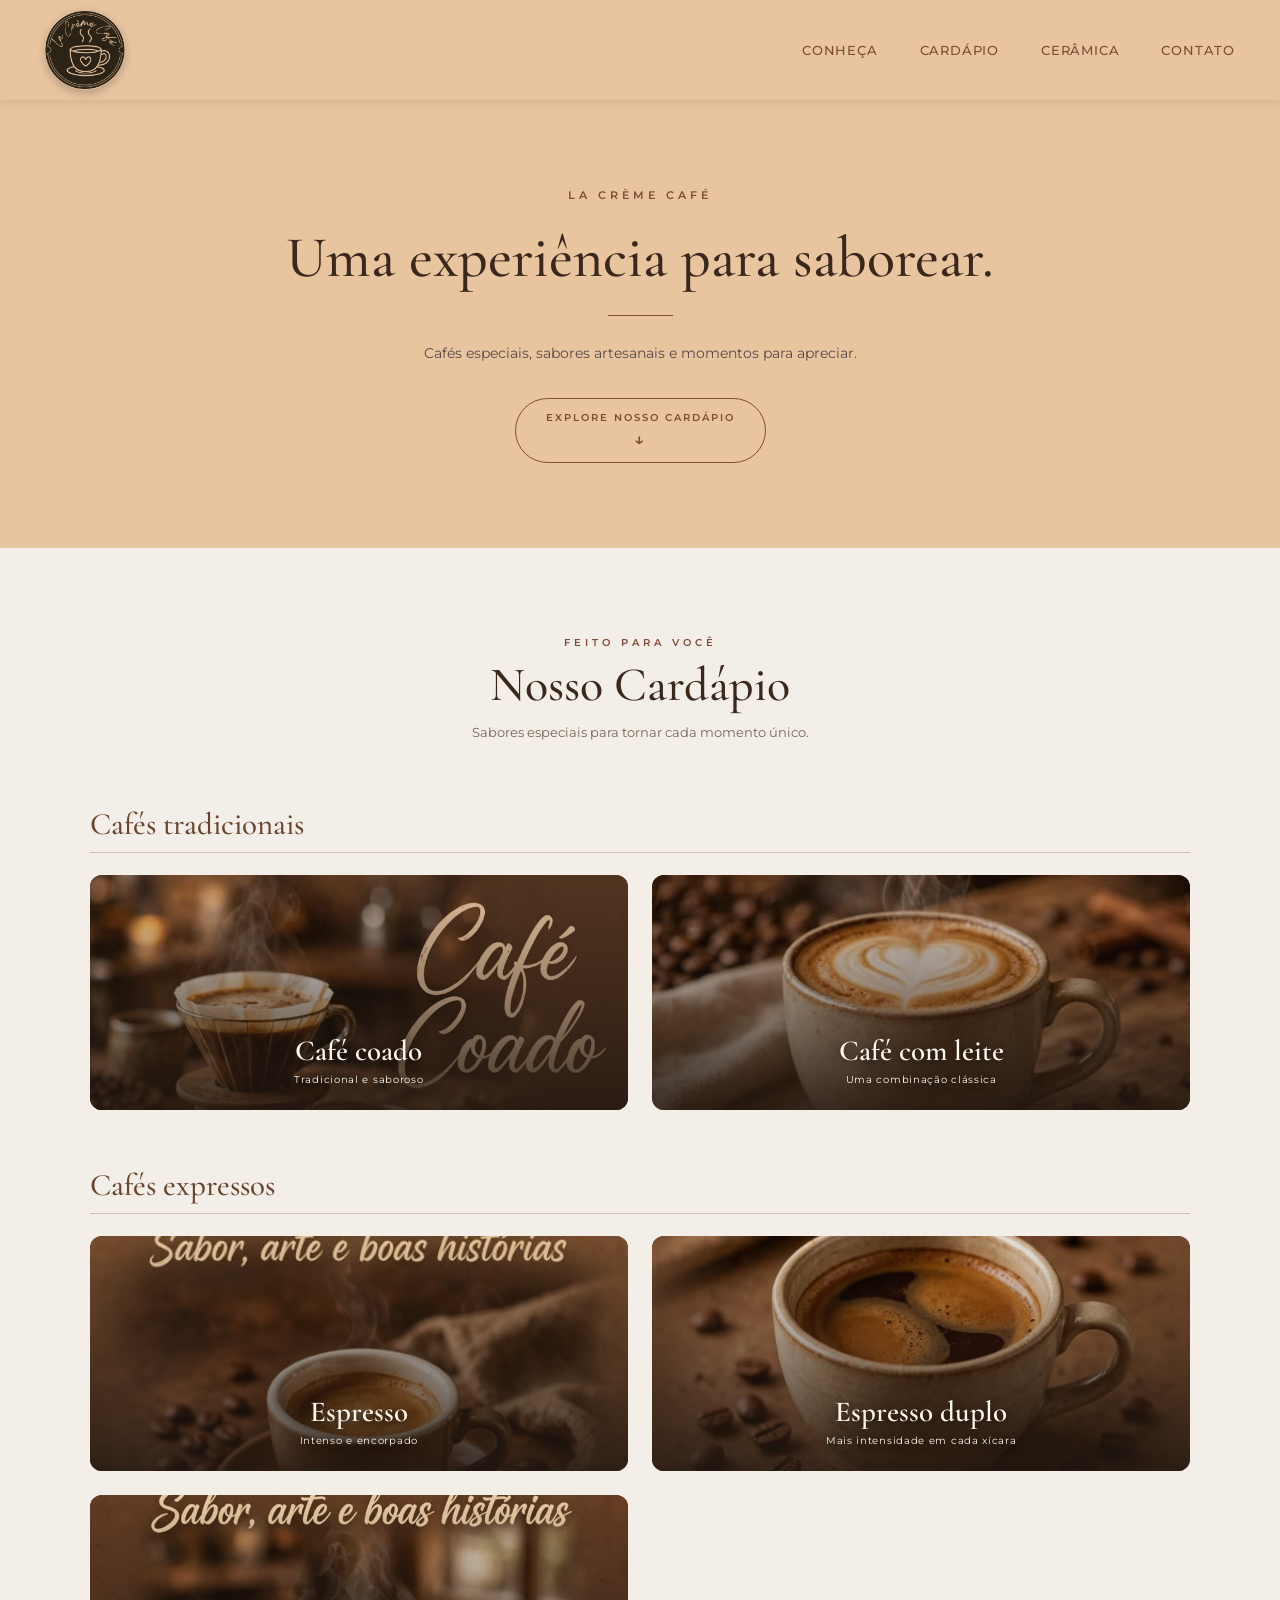
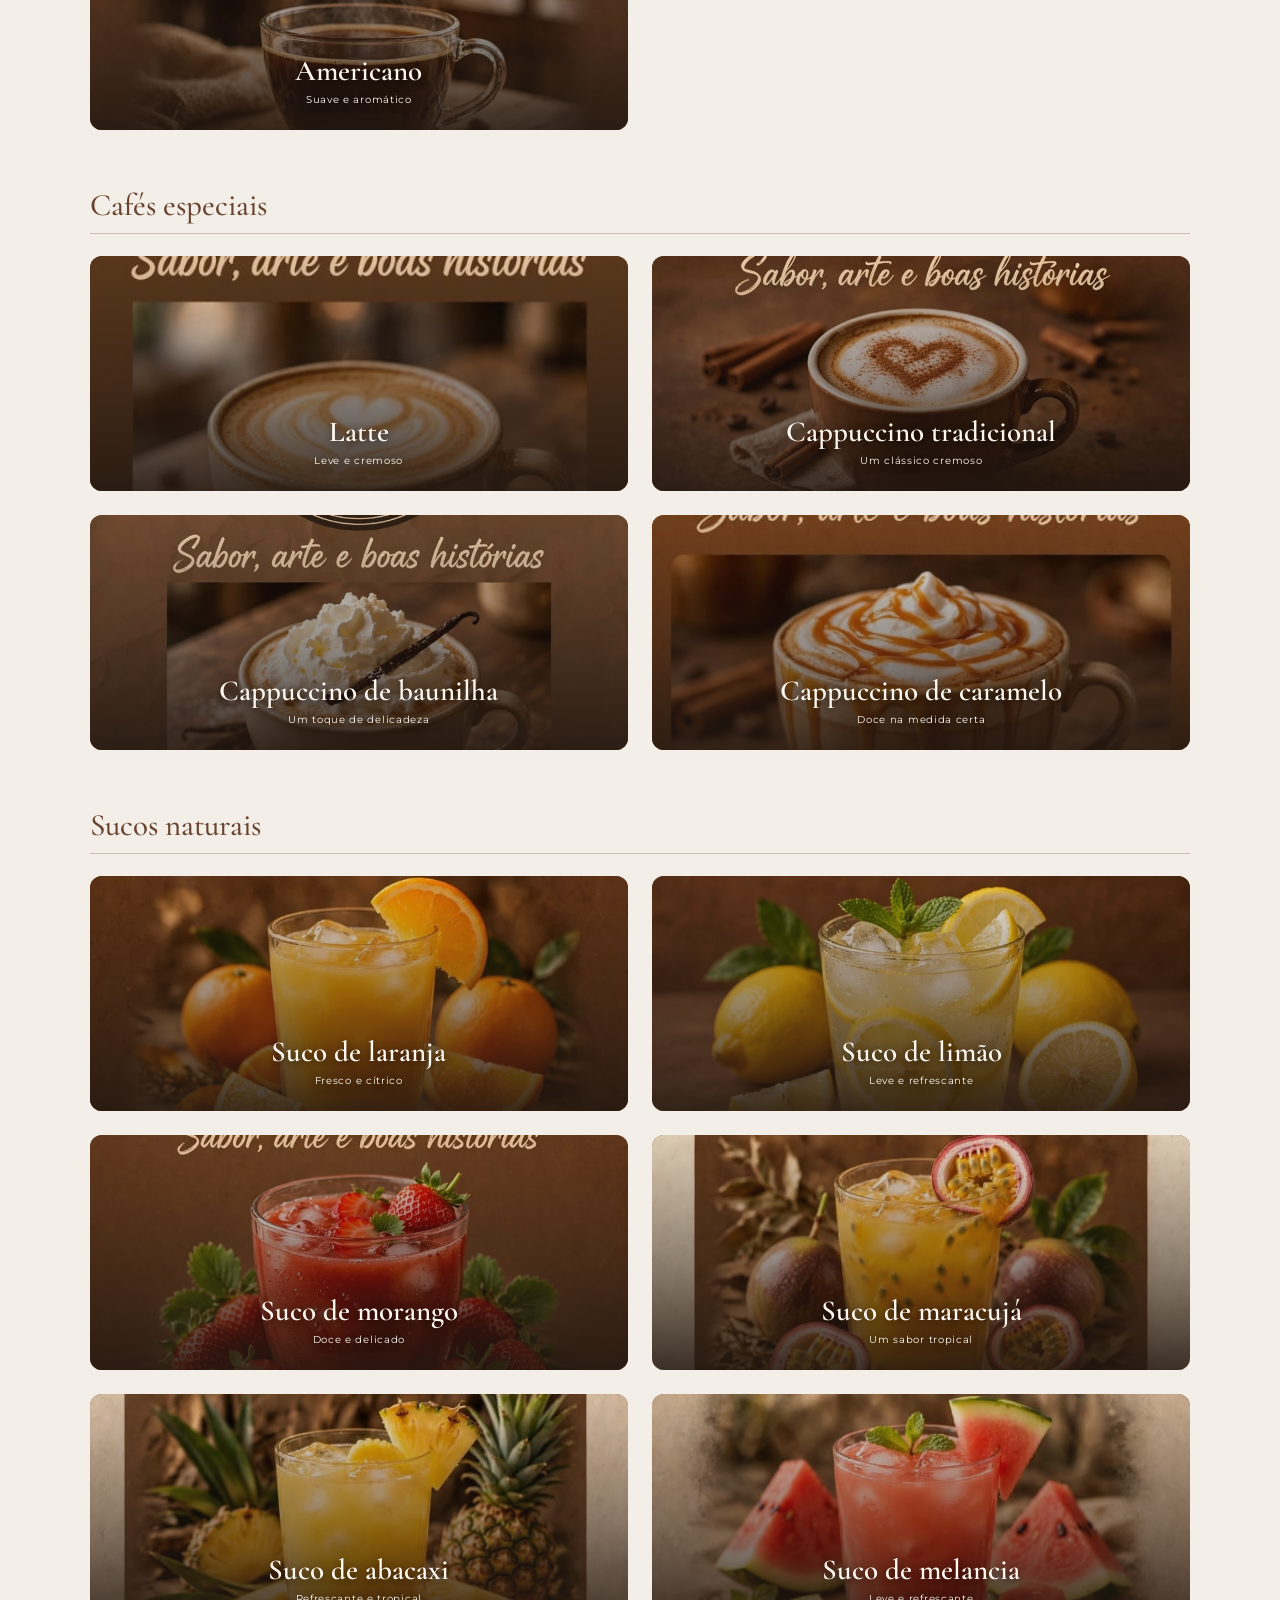
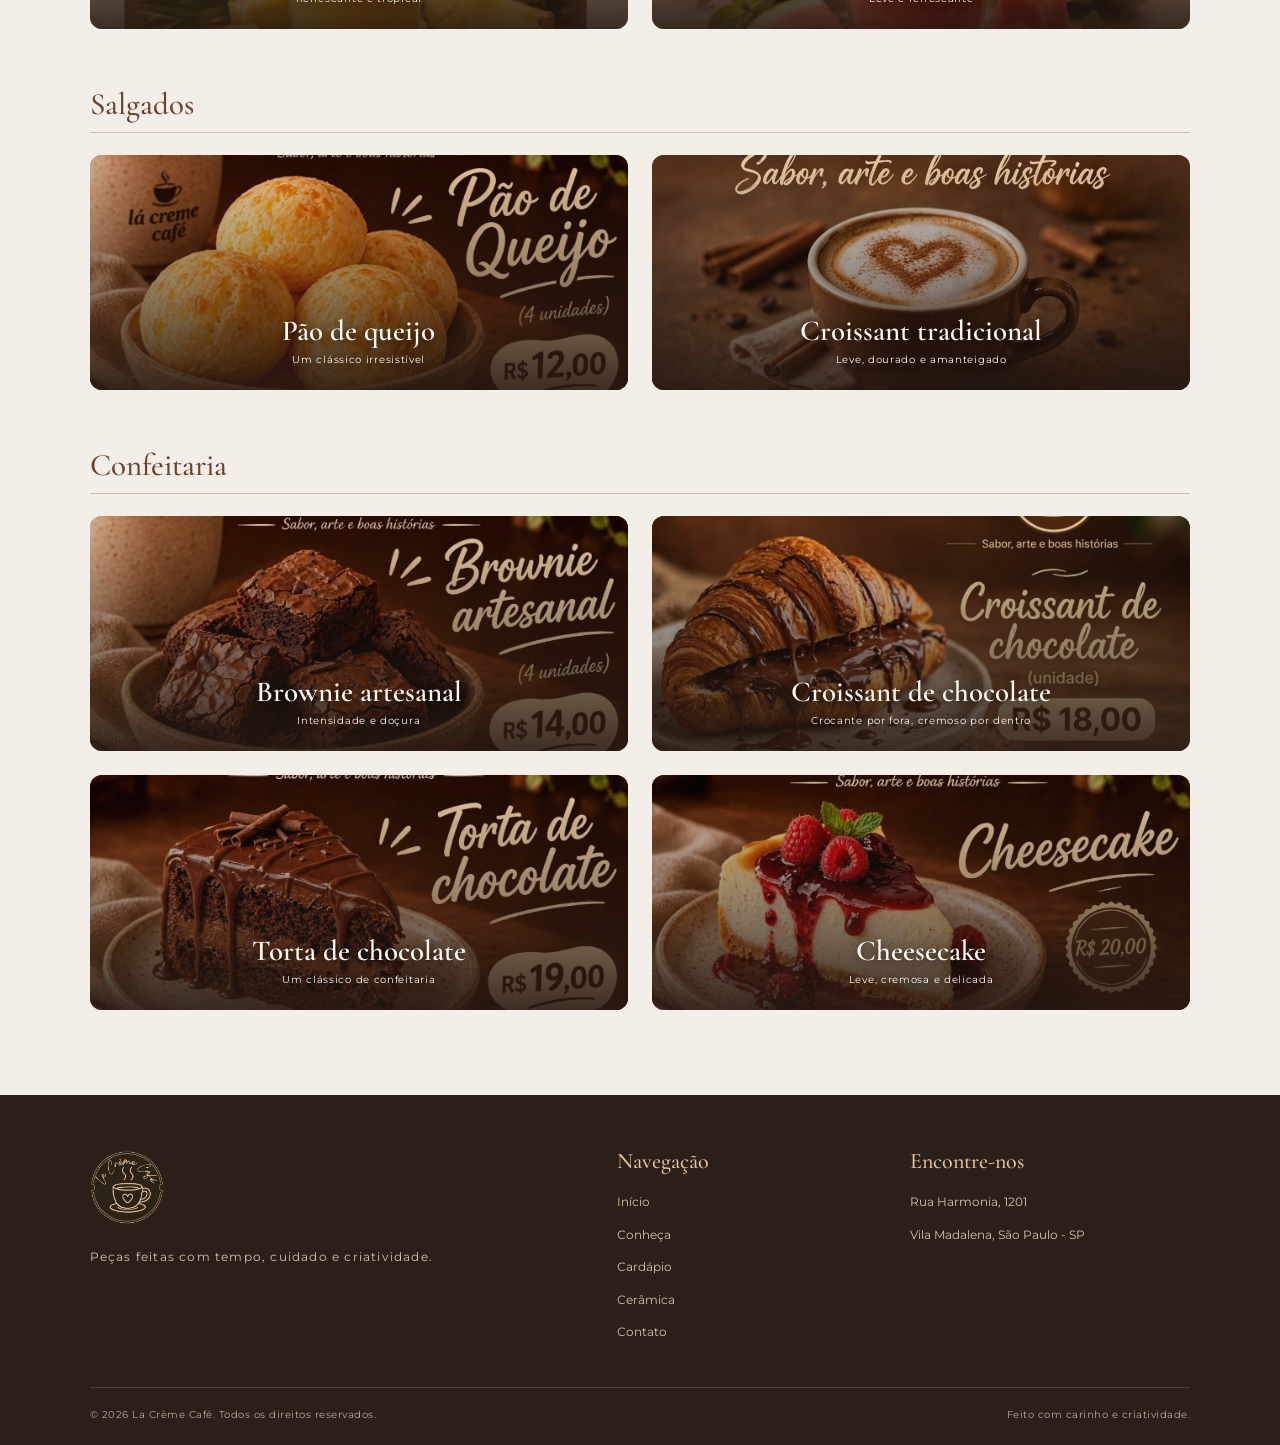
==== cardapio.html @ a3b91e0b "Site finalizado" ====
<!DOCTYPE html>
<html lang="pt-BR">

<head>
    <meta charset="UTF-8">
    <meta name="viewport" content="width=device-width, initial-scale=1.0">
    <meta name="description"
        content="Conheça o cardápio da La Crème Café: cafés especiais, sucos, salgados e sobremesas artesanais.">

    <title>Cardápio | La Crème Café</title>

    <link rel="stylesheet" href="reset.css">
    <link rel="stylesheet" href="menu.css">
    <link rel="stylesheet" href="cardapio.css">

    <link rel="preconnect" href="https://fonts.googleapis.com">
    <link rel="preconnect" href="https://fonts.gstatic.com" crossorigin>

    <link
        href="https://fonts.googleapis.com/css2?family=Cormorant+Garamond:wght@400;500;600;700&family=Montserrat:wght@300;400;500;600;700&display=swap"
        rel="stylesheet">

    <script src="js/script.js" defer></script>
</head>

<body>

    <!-- MENU GLOBAL -->
    <header>
        <div class="caixa">

            <a href="home.html" aria-label="Página inicial">
                <img src="./img/La Crème Café.png" alt="La Crème Café" class="logo-img">
            </a>

            <nav aria-label="Navegação principal">
                <ul>
                    <li><a href="conheca.html">Conheça</a></li>
                    <li><a href="cardapio.html">Cardápio</a></li>
                    <li><a href="ceramica.html">Cerâmica</a></li>
                    <li><a href="contatos.html">Contato</a></li>
                </ul>
            </nav>

        </div>
    </header>

    <main class="cardapio-container">

        <!-- APRESENTAÇÃO -->
        <section class="inicio-cardapio">

            <span class="subtitulo">LA CRÈME CAFÉ</span>

            <h1>Uma experiência para saborear.</h1>

            <div class="linha-decorativa"></div>

            <p>
                Cafés especiais, sabores artesanais e momentos
                para apreciar.
            </p>

            <a href="#cardapio" class="explore">
                EXPLORE NOSSO CARDÁPIO
                <span class="seta">↓</span>
            </a>

        </section>


        <!-- CARDÁPIO -->
        <section class="cafes" id="cardapio">

            <div class="titulo-categoria">

                <span>FEITO PARA VOCÊ</span>

                <h2>Nosso Cardápio</h2>

                <p>
                    Sabores especiais para tornar cada momento único.
                </p>

            </div>


            <!-- CAFÉS TRADICIONAIS -->
            <section class="grupo-cafes">

                <h3>Cafés tradicionais</h3>

                <div class="lista-cafes">

                    <article class="flip-card" tabindex="0" role="button" aria-pressed="false"
                        aria-label="Café coado. Ver descrição e preço.">

                        <div class="flip-inner">

                            <div class="frente">
                                <img src="./img/cafe coado.jpeg" alt="Café coado" class="imagem-produto">

                                <h4>Café coado</h4>
                                <span>Tradicional e saboroso</span>
                            </div>

                            <div class="verso">
                                <h4>Café coado</h4>
                                <p>Café preparado de maneira tradicional, preservando seu aroma e sabor.</p>
                                <span class="preco">Consulte o valor</span>
                            </div>

                        </div>
                    </article>


                    <article class="flip-card" tabindex="0" role="button" aria-pressed="false"
                        aria-label="Café com leite. Ver descrição e preço.">

                        <div class="flip-inner">

                            <div class="frente">
                                <img src="./img/cafe com leite.jpeg" alt="Café com leite" class="imagem-produto">

                                <h4>Café com leite</h4>
                                <span>Uma combinação clássica</span>
                            </div>

                            <div class="verso">
                                <h4>Café com leite</h4>
                                <p>A combinação equilibrada de café com leite, perfeita para qualquer momento.</p>
                                <span class="preco">Consulte o valor</span>
                            </div>

                        </div>
                    </article>

                </div>
            </section>


            <!-- CAFÉS EXPRESSOS -->
            <section class="grupo-cafes">

                <h3>Cafés expressos</h3>

                <div class="lista-cafes">

                    <article class="flip-card" tabindex="0" role="button" aria-pressed="false"
                        aria-label="Espresso. Ver descrição e preço.">

                        <div class="flip-inner">

                            <div class="frente">
                                <img src="./img/Expresso.jpeg" alt="Espresso" class="imagem-produto">

                                <h4>Espresso</h4>
                                <span>Intenso e encorpado</span>
                            </div>

                            <div class="verso">
                                <h4>Espresso</h4>
                                <p>Café concentrado, com aroma marcante e sabor intenso.</p>
                                <span class="preco">Consulte o valor</span>
                            </div>

                        </div>
                    </article>


                    <article class="flip-card" tabindex="0" role="button" aria-pressed="false"
                        aria-label="Espresso duplo. Ver descrição e preço.">

                        <div class="flip-inner">

                            <div class="frente">
                                <img src="./img/expresso duplo.jpeg" alt="Espresso duplo" class="imagem-produto">

                                <h4>Espresso duplo</h4>
                                <span>Mais intensidade em cada xícara</span>
                            </div>

                            <div class="verso">
                                <h4>Espresso duplo</h4>
                                <p>Uma dose dupla de café espresso para quem aprecia intensidade.</p>
                                <span class="preco">Consulte o valor</span>
                            </div>

                        </div>
                    </article>


                    <article class="flip-card" tabindex="0" role="button" aria-pressed="false"
                        aria-label="Americano. Ver descrição e preço.">

                        <div class="flip-inner">

                            <div class="frente">
                                <img src="./img/americano.jpeg" alt="Café americano" class="imagem-produto">

                                <h4>Americano</h4>
                                <span>Suave e aromático</span>
                            </div>

                            <div class="verso">
                                <h4>Americano</h4>
                                <p>Café espresso combinado com água quente, resultando em uma bebida mais suave.</p>
                                <span class="preco">Consulte o valor</span>
                            </div>

                        </div>
                    </article>

                </div>
            </section>


            <!-- CAFÉS ESPECIAIS -->
            <section class="grupo-cafes">

                <h3>Cafés especiais</h3>

                <div class="lista-cafes">

                    <article class="flip-card" tabindex="0" role="button" aria-pressed="false"
                        aria-label="Latte. Ver descrição e preço.">

                        <div class="flip-inner">

                            <div class="frente">
                                <img src="./img/latte.jpeg" alt="Café latte" class="imagem-produto">

                                <h4>Latte</h4>
                                <span>Leve e cremoso</span>
                            </div>

                            <div class="verso">
                                <h4>Latte</h4>
                                <p>Espresso combinado com leite vaporizado, com textura cremosa.</p>
                                <span class="preco">Consulte o valor</span>
                            </div>

                        </div>
                    </article>


                    <article class="flip-card" tabindex="0" role="button" aria-pressed="false"
                        aria-label="Cappuccino tradicional. Ver descrição e preço.">

                        <div class="flip-inner">

                            <div class="frente">
                                <img src="./img/cappuccino tradi.jpeg" alt="Cappuccino tradicional"
                                    class="imagem-produto">

                                <h4>Cappuccino tradicional</h4>
                                <span>Um clássico cremoso</span>
                            </div>

                            <div class="verso">
                                <h4>Cappuccino tradicional</h4>
                                <p>Café espresso, leite vaporizado e espuma cremosa.</p>
                                <span class="preco">Consulte o valor</span>
                            </div>

                        </div>
                    </article>


                    <article class="flip-card" tabindex="0" role="button" aria-pressed="false"
                        aria-label="Cappuccino de baunilha. Ver descrição e preço.">

                        <div class="flip-inner">

                            <div class="frente">
                                <img src="./img/cappuccino de baunilha.jpeg" alt="Cappuccino de baunilha"
                                    class="imagem-produto">

                                <h4>Cappuccino de baunilha</h4>
                                <span>Um toque de delicadeza</span>
                            </div>

                            <div class="verso">
                                <h4>Cappuccino de baunilha</h4>
                                <p>Cappuccino cremoso com um delicado toque de baunilha.</p>
                                <span class="preco">Consulte o valor</span>
                            </div>

                        </div>
                    </article>


                    <article class="flip-card" tabindex="0" role="button" aria-pressed="false"
                        aria-label="Cappuccino de caramelo. Ver descrição e preço.">

                        <div class="flip-inner">

                            <div class="frente">
                                <img src="./img/Cappuccino de Caramelo.jpeg" alt="Cappuccino de caramelo"
                                    class="imagem-produto">

                                <h4>Cappuccino de caramelo</h4>
                                <span>Doce na medida certa</span>
                            </div>

                            <div class="verso">
                                <h4>Cappuccino de caramelo</h4>
                                <p>Cappuccino especial com sabor suave de caramelo.</p>
                                <span class="preco">Consulte o valor</span>
                            </div>

                        </div>
                    </article>

                </div>
            </section>


            <!-- SUCOS NATURAIS -->
            <section class="grupo-sucos">

                <h3>Sucos naturais</h3>

                <div class="lista-sucos">

                    <article class="flip-card" tabindex="0" role="button" aria-pressed="false">

                        <div class="flip-inner">

                            <div class="frente">
                                <img src="./img/suco de laranja.jpeg" alt="Suco de laranja" class="imagem-produto">

                                <h4>Suco de laranja</h4>
                                <span>Fresco e cítrico</span>
                            </div>

                            <div class="verso">
                                <h4>Suco de laranja</h4>
                                <p>Suco de laranja com sabor natural e refrescante.</p>
                                <span class="preco">Consulte o valor</span>
                            </div>

                        </div>
                    </article>


                    <article class="flip-card" tabindex="0" role="button" aria-pressed="false">

                        <div class="flip-inner">

                            <div class="frente">
                                <img src="./img/suco limao.jpeg" alt="Suco de limão" class="imagem-produto">

                                <h4>Suco de limão</h4>
                                <span>Leve e refrescante</span>
                            </div>

                            <div class="verso">
                                <h4>Suco de limão</h4>
                                <p>Uma bebida cítrica e refrescante para o seu dia.</p>
                                <span class="preco">Consulte o valor</span>
                            </div>

                        </div>
                    </article>


                    <article class="flip-card" tabindex="0" role="button" aria-pressed="false">

                        <div class="flip-inner">

                            <div class="frente">
                                <img src="./img/suco de morango.jpeg" alt="Suco de morango" class="imagem-produto">

                                <h4>Suco de morango</h4>
                                <span>Doce e delicado</span>
                            </div>

                            <div class="verso">
                                <h4>Suco de morango</h4>
                                <p>Suco com o sabor delicado e adocicado do morango.</p>
                                <span class="preco">Consulte o valor</span>
                            </div>

                        </div>
                    </article>


                    <article class="flip-card" tabindex="0" role="button" aria-pressed="false">

                        <div class="flip-inner">

                            <div class="frente">
                                <img src="./img/suco de maracuja.jpeg" alt="Suco de maracujá" class="imagem-produto">

                                <h4>Suco de maracujá</h4>
                                <span>Um sabor tropical</span>
                            </div>

                            <div class="verso">
                                <h4>Suco de maracujá</h4>
                                <p>Uma opção tropical com sabor marcante.</p>
                                <span class="preco">Consulte o valor</span>
                            </div>

                        </div>
                    </article>


                    <article class="flip-card" tabindex="0" role="button" aria-pressed="false">

                        <div class="flip-inner">

                            <div class="frente">
                                <img src="./img/suco de abacaxi.jpeg" alt="Suco de abacaxi" class="imagem-produto">

                                <h4>Suco de abacaxi</h4>
                                <span>Refrescante e tropical</span>
                            </div>

                            <div class="verso">
                                <h4>Suco de abacaxi</h4>
                                <p>Suco tropical com sabor leve e refrescante.</p>
                                <span class="preco">Consulte o valor</span>
                            </div>

                        </div>
                    </article>


                    <article class="flip-card" tabindex="0" role="button" aria-pressed="false">

                        <div class="flip-inner">

                            <div class="frente">
                                <img src="./img/suco de melancia.jpeg" alt="Suco de melancia" class="imagem-produto">

                                <h4>Suco de melancia</h4>
                                <span>Leve e refrescante</span>
                            </div>

                            <div class="verso">
                                <h4>Suco de melancia</h4>
                                <p>Uma bebida leve, suave e refrescante.</p>
                                <span class="preco">Consulte o valor</span>
                            </div>

                        </div>
                    </article>

                </div>
            </section>


            <!-- SALGADOS -->
            <section class="grupo-salgados">

                <h3>Salgados</h3>

                <div class="lista-salgados">

                    <article class="flip-card" tabindex="0" role="button" aria-pressed="false">

                        <div class="flip-inner">

                            <div class="frente">
                                <img src="./img/pao de queijo.jpeg" alt="Pão de queijo" class="imagem-produto">

                                <h4>Pão de queijo</h4>
                                <span>Um clássico irresistível</span>
                            </div>

                            <div class="verso">
                                <h4>Pão de queijo</h4>
                                <p>Tradicional pão de queijo, perfeito para acompanhar seu café.</p>
                                <span class="preco">R$ 12,00</span>
                            </div>

                        </div>
                    </article>


                    <article class="flip-card" tabindex="0" role="button" aria-pressed="false">

                        <div class="flip-inner">

                            <div class="frente">
                                <img src="./img/cappuccino tradi.jpeg" alt="Croissant tradicional"
                                    class="imagem-produto">

                                <h4>Croissant tradicional</h4>
                                <span>Leve, dourado e amanteigado</span>
                            </div>

                            <div class="verso">
                                <h4>Croissant tradicional</h4>
                                <p>Massa folhada, leve e delicadamente dourada.</p>
                                <span class="preco">R$ 16,00</span>
                            </div>

                        </div>
                    </article>

                </div>
            </section>


            <!-- CONFEITARIA -->
            <section class="grupo-confeitaria">

                <h3>Confeitaria</h3>

                <div class="lista-confeitaria">

                    <article class="flip-card" tabindex="0" role="button" aria-pressed="false">

                        <div class="flip-inner">

                            <div class="frente">
                                <img src="./img/brownie.jpeg" alt="Brownie artesanal" class="imagem-produto">

                                <h4>Brownie artesanal</h4>
                                <span>Intensidade e doçura</span>
                            </div>

                            <div class="verso">
                                <h4>Brownie artesanal</h4>
                                <p>Brownie de chocolate com textura macia e sabor intenso.</p>
                                <span class="preco">R$ 14,00</span>
                            </div>

                        </div>
                    </article>


                    <article class="flip-card" tabindex="0" role="button" aria-pressed="false">

                        <div class="flip-inner">

                            <div class="frente">
                                <img src="./img/croissant de chocolate.jpeg" alt="Croissant de chocolate"
                                    class="imagem-produto">

                                <h4>Croissant de chocolate</h4>
                                <span>Crocante por fora, cremoso por dentro</span>
                            </div>

                            <div class="verso">
                                <h4>Croissant de chocolate</h4>
                                <p>Massa folhada com um delicioso recheio de chocolate.</p>
                                <span class="preco">R$ 18,00</span>
                            </div>

                        </div>
                    </article>


                    <article class="flip-card" tabindex="0" role="button" aria-pressed="false">

                        <div class="flip-inner">

                            <div class="frente">
                                <img src="./img/torta choco.jpeg" alt="Torta de chocolate" class="imagem-produto">

                                <h4>Torta de chocolate</h4>
                                <span>Um clássico de confeitaria</span>
                            </div>

                            <div class="verso">
                                <h4>Torta de chocolate</h4>
                                <p>Torta com sabor marcante de chocolate e textura cremosa.</p>
                                <span class="preco">R$ 19,00</span>
                            </div>

                        </div>
                    </article>


                    <article class="flip-card" tabindex="0" role="button" aria-pressed="false">

                        <div class="flip-inner">

                            <div class="frente">
                                <img src="./img/cheesecake.jpeg" alt="Cheesecake" class="imagem-produto">

                                <h4>Cheesecake</h4>
                                <span>Leve, cremosa e delicada</span>
                            </div>

                            <div class="verso">
                                <h4>Cheesecake</h4>
                                <p>Uma sobremesa cremosa com cobertura de frutas vermelhas.</p>
                                <span class="preco">R$ 20,00</span>
                            </div>

                        </div>
                    </article>

                </div>
            </section>

        </section>

    </main>


    <!-- RODAPÉ -->

    <footer class="rodape-site">

        <div class="rodape-conteudo">

            <!-- IDENTIDADE DA MARCA -->
            <div class="rodape-marca">
                <a href="home.html">
                    <img src="./img/La Crème Café.png" alt="La Crème Café">
                </a>

                <p>Peças feitas com tempo, cuidado e criatividade.</p>
            </div>

            <!-- NAVEGAÇÃO -->
            <div class="rodape-coluna">
                <h3>Navegação</h3>

                <a href="home.html">Início</a>
                <a href="conheca.html">Conheça</a>
                <a href="cardapio.html">Cardápio</a>
                <a href="ceramica.html">Cerâmica</a>
                <a href="contatos.html">Contato</a>
            </div>

            <!-- LOCALIZAÇÃO -->
            <div class="rodape-coluna">
                <h3>Encontre-nos</h3>

                <p>Rua Harmonia, 1201</p>
                <p>Vila Madalena, São Paulo - SP</p>
            </div>

        </div>

        <!-- DIREITOS AUTORAIS -->
        <div class="rodape-final">
            <span>© 2026 La Crème Café. Todos os direitos reservados.</span>
            <span>Feito com carinho e criatividade.</span>
        </div>

    </footer>



    <!-- INTERAÇÃO DOS CARDS -->
    <script>
        document.querySelectorAll(".flip-card").forEach(card => {

            function virarCard() {
                const virou = card.classList.toggle("virado");
                card.setAttribute("aria-pressed", virou);
            }

            card.addEventListener("click", virarCard);

            card.addEventListener("keydown", event => {

                if (event.key === "Enter" || event.key === " ") {
                    event.preventDefault();
                    virarCard();
                }

            });

        });
    </script>

</body>

</html>
---- menu.css ----
/* =====================================================
   LA CRÈME CAFÉ — MENU GLOBAL
   Arquivo: menu.css

   Este arquivo é compartilhado por todas as páginas.
   Controla o cabeçalho, logotipo e navegação.
===================================================== */


/* =====================================================
   1. CONFIGURAÇÕES GERAIS
===================================================== */

body {
    font-family: "Montserrat", sans-serif;
    background-color: #e8c49f;
    margin: 0;
}

a {
    text-decoration: none;
}


/* =====================================================
   2. CABEÇALHO
===================================================== */

header {
    width: 100%;
    background-color: #e8c49f;
    box-shadow: 0 2px 8px rgba(0, 0, 0, 0.10);

    position: relative;
    z-index: 100;
}


/* =====================================================
   3. CONTAINER DO MENU
===================================================== */

.caixa {
    max-width: 1450px;
    min-height: 100px;
    margin: 0 auto;
    padding: 0 45px;

    display: flex;
    align-items: center;
    justify-content: space-between;
}


/* =====================================================
   4. LOGOTIPO
===================================================== */

.logo-img {
    display: block;
    width: 80px;
    height: 80px;

    object-fit: contain;
    border-radius: 50%;

    box-shadow: 0 3px 8px rgba(0, 0, 0, 0.22);

    transition: transform 0.3s ease;
}

.logo-img:hover {
    transform: scale(1.06);
}


/* =====================================================
   5. NAVEGAÇÃO
===================================================== */

nav ul {
    display: flex;
    align-items: center;
    gap: 42px;

    list-style: none;
    margin: 0;
    padding: 0;
}

nav li {
    display: block;
    margin: 0;
}

nav a {
    position: relative;

    display: inline-block;

    color: #814c35;

    font-family: "Montserrat", sans-serif;
    font-size: 13px;
    font-weight: 500;

    letter-spacing: 0.8px;
    text-transform: uppercase;

    padding: 10px 0;

    transition: color 0.3s ease;
}


/* Linha animada abaixo dos links */

nav a::after {
    content: "";

    position: absolute;
    left: 0;
    bottom: 3px;

    width: 0;
    height: 1px;

    background-color: #2b2316;

    transition: width 0.3s ease;
}


/* Efeito ao passar o mouse */

nav a:hover {
    color: #2b2316;
}

nav a:hover::after {
    width: 100%;
}


/* =====================================================
   6. RESPONSIVIDADE — TABLETS
===================================================== */

@media (max-width: 900px) {

    .caixa {
        padding: 0 25px;
    }

    nav ul {
        gap: 24px;
    }

    nav a {
        font-size: 12px;
    }

}


/* =====================================================
   7. RESPONSIVIDADE — CELULARES
===================================================== */

@media (max-width: 650px) {

    .caixa {
        min-height: auto;

        flex-direction: column;
        justify-content: center;

        gap: 15px;

        padding: 15px 15px 20px;
    }

    .logo-img {
        width: 65px;
        height: 65px;
    }

    nav {
        width: 100%;
    }

    nav ul {
        justify-content: center;
        flex-wrap: wrap;
        gap: 10px 22px;
    }

    nav a {
        font-size: 10px;
        letter-spacing: 0.5px;
    }

}
---- cardapio.css ----
/* =========================================================
   LA CRÈME CAFÉ — CARDÁPIO
   Identidade visual: creme, bege e marrom café
   ========================================================= */


/* =========================================================
   1. CONFIGURAÇÕES GERAIS
   ========================================================= */

html {
    scroll-behavior: smooth;
}

.cardapio-container {
    width: 100%;
    font-family: 'Montserrat', sans-serif;
    color: #3B281D;
    overflow: hidden;
}

.cardapio-container * {
    box-sizing: border-box;
}

.cardapio-container img {
    display: block;
}


/* =========================================================
   2. APRESENTAÇÃO
   ========================================================= */

.inicio-cardapio {
    text-align: center;
    padding: 90px 20px 85px;
    background-color: #E8C49F;
}

.subtitulo {
    display: block;
    font-size: 11px;
    font-weight: 600;
    letter-spacing: 4px;
    color: #814C35;
}

.inicio-cardapio h1 {
    font-family: 'Cormorant Garamond', serif;
    font-size: clamp(38px, 5vw, 58px);
    font-weight: 500;
    line-height: 1.1;
    color: #3B281D;
    margin: 25px 0 18px;
}

.linha-decorativa {
    width: 65px;
    height: 1px;
    background-color: #814C35;
    margin: 25px auto;
}

.inicio-cardapio p {
    font-size: 14px;
    line-height: 1.8;
    color: #594A47;
}

.explore {
    display: inline-flex;
    flex-direction: column;
    align-items: center;
    gap: 8px;

    margin-top: 32px;
    padding: 14px 30px;

    border: 1px solid #814C35;
    border-radius: 40px;

    color: #814C35;
    text-decoration: none;

    font-size: 10px;
    font-weight: 600;
    letter-spacing: 2px;

    transition: 0.3s ease;
}

.explore:hover {
    background-color: #3B281D;
    border-color: #3B281D;
    color: #FFF8F0;
}

.seta {
    font-size: 17px;
    transition: transform 0.3s ease;
}

.explore:hover .seta {
    transform: translateY(4px);
}


/* =========================================================
   3. ÁREA PRINCIPAL DO CARDÁPIO
   ========================================================= */

.cafes {
    background-color: #F3EEE7;
    padding: 85px 7%;
}

.titulo-categoria {
    text-align: center;
    margin-bottom: 65px;
}

.titulo-categoria>span {
    font-size: 10px;
    font-weight: 600;
    letter-spacing: 4px;
    color: #814C35;
}

.titulo-categoria h2 {
    font-family: 'Cormorant Garamond', serif;
    font-size: clamp(38px, 4vw, 48px);
    font-weight: 500;
    color: #3B281D;
    margin: 12px 0;
}

.titulo-categoria p {
    font-size: 13px;
    line-height: 1.8;
    color: #786657;
}


/* =========================================================
   4. CATEGORIAS
   ========================================================= */

.grupo-cafes,
.grupo-sucos,
.grupo-salgados,
.grupo-confeitaria {
    margin-bottom: 60px;
}

.grupo-confeitaria {
    margin-bottom: 0;
}

.grupo-cafes>h3,
.grupo-sucos>h3,
.grupo-salgados>h3,
.grupo-confeitaria>h3 {
    font-family: 'Cormorant Garamond', serif;
    font-size: 31px;
    font-weight: 500;
    color: #68432F;

    margin-bottom: 22px;
    padding-bottom: 12px;

    border-bottom: 1px solid rgba(129, 76, 53, 0.3);
}


/* =========================================================
   5. ORGANIZAÇÃO DOS PRODUTOS
   ========================================================= */

.lista-cafes,
.lista-sucos,
.lista-salgados,
.lista-confeitaria {
    display: grid;
    grid-template-columns: repeat(2, minmax(0, 1fr));
    gap: 24px;
    align-items: stretch;
}


/* =========================================================
   6. ESTRUTURA DOS FLIP CARDS
   ========================================================= */

.flip-card {
    width: 100%;
    height: 235px;
    min-width: 0;

    perspective: 1200px;
    cursor: pointer;

    border-radius: 12px;
    position: relative;

    transition: transform 0.3s ease;
}

.flip-inner {
    width: 100%;
    height: 100%;

    position: relative;
    transform-style: preserve-3d;

    transition: transform 0.75s cubic-bezier(0.2, 0.7, 0.3, 1);
}


/* Efeito ao passar o mouse */

@media (hover: hover) and (pointer: fine) {

    .flip-card:hover {
        transform: translateY(-5px);
    }

    .flip-card:hover .flip-inner {
        transform: rotateY(180deg);
    }

    .flip-card:hover .imagem-produto {
        transform: scale(1.06);
    }

}


/* Efeito ao clicar ou tocar */

.flip-card.virado .flip-inner {
    transform: rotateY(180deg);
}


/* Acessibilidade */

.flip-card:focus-visible {
    outline: 3px solid #814C35;
    outline-offset: 5px;
}


/* =========================================================
   7. FRENTE E VERSO
   ========================================================= */

.frente,
.verso {
    position: absolute;
    inset: 0;

    width: 100%;
    height: 100%;

    border-radius: 12px;
    overflow: hidden;

    display: flex;
    flex-direction: column;
    justify-content: center;
    align-items: center;

    text-align: center;

    backface-visibility: hidden;
    -webkit-backface-visibility: hidden;
}


/* =========================================================
   8. FRENTE DOS CARDS
   ========================================================= */

.frente {
    isolation: isolate;
    background-color: #68432F;
    color: #FFF8F0;
    padding: 25px;
}

.imagem-produto {
    position: absolute;
    inset: 0;

    z-index: 0;

    width: 100%;
    height: 100%;

    object-fit: cover;
    object-position: center;

    transition: transform 0.65s ease;
}


/* Camada para melhorar a leitura */

.frente::after {
    content: "";
    position: absolute;
    inset: 0;

    z-index: 1;

    background: linear-gradient(to top,
            rgba(35, 24, 17, 0.88) 0%,
            rgba(35, 24, 17, 0.48) 45%,
            rgba(35, 24, 17, 0.08) 100%);
}


/* Texto da frente */

.frente h4,
.frente span {
    position: relative;
    z-index: 2;

    color: #FFF8F0;
    text-shadow: 0 2px 8px rgba(0, 0, 0, 0.6);
}

.frente h4 {
    font-family: 'Cormorant Garamond', serif;
    font-size: clamp(23px, 2.5vw, 29px);
    font-weight: 600;
    line-height: 1.1;

    margin-top: auto;
    margin-bottom: 0;
}

.frente span {
    font-size: 10px;
    font-weight: 400;
    letter-spacing: 0.7px;
    margin-top: 8px;
}


/* =========================================================
   9. FRENTE SEM IMAGEM
   ========================================================= */

.frente.sem-imagem {
    background: linear-gradient(145deg,
            #814C35,
            #3B281D);
}


/* =========================================================
   10. VERSO DOS CARDS
   ========================================================= */

.verso {
    background-color: #3B281D;
    color: #FFF8F0;

    padding: 30px;

    transform: rotateY(180deg);

    border: 1px solid rgba(214, 174, 133, 0.4);
}

.verso h4 {
    font-family: 'Cormorant Garamond', serif;
    font-size: 29px;
    font-weight: 500;

    color: #E8C49F;

    margin-bottom: 15px;
}

.verso p {
    font-size: 12px;
    line-height: 1.8;

    color: #F3EEE7;

    max-width: 330px;
}

.verso .preco {
    display: inline-block;

    font-family: 'Montserrat', sans-serif;
    font-size: 17px;
    font-weight: 700;

    color: #E8C49F;

    margin-top: 20px;
}


/* =========================================================
   11. RODAPÉ
   ========================================================= */

/* =========================================================
   FOOTER — LA CRÈME CAFÉ
   ========================================================= */

.rodape-site {
    background-color: #2B2019;
    color: #F3EEE7;
    padding: 55px 7% 25px;
    font-family: 'Montserrat', sans-serif;
}

/* CONTEÚDO PRINCIPAL */

.rodape-conteudo {
    display: grid;
    grid-template-columns: 2fr 1fr 1.2fr;
    gap: 60px;

    max-width: 1250px;
    margin: 0 auto;
    padding-bottom: 45px;
}

/* MARCA */

.rodape-marca img {
    width: 75px;
    height: 75px;
    object-fit: cover;
    border-radius: 50%;
    margin-bottom: 18px;
}

.rodape-marca p {
    color: #D5C3B0;
    font-size: 12px;
    letter-spacing: 1.2px;
    line-height: 1.8;
}

/* COLUNAS */

.rodape-coluna {
    display: flex;
    flex-direction: column;
    align-items: flex-start;
    gap: 12px;
}

.rodape-coluna h3 {
    font-family: 'Cormorant Garamond', serif;
    font-size: 22px;
    font-weight: 500;
    color: #E8C49F;
    margin-bottom: 8px;
}

.rodape-coluna a,
.rodape-coluna p {
    color: #D5C3B0;
    font-size: 12px;
    line-height: 1.7;
    text-decoration: none;
    margin: 0;
    transition: color 0.3s ease;
}

.rodape-coluna a:hover {
    color: #E8C49F;
}

/* LINHA INFERIOR */

.rodape-final {
    max-width: 1250px;
    margin: 0 auto;
    padding-top: 22px;

    border-top: 1px solid rgba(232, 196, 159, 0.18);

    display: flex;
    justify-content: space-between;
    gap: 20px;

    color: #BBA99A;
    font-size: 10px;
    letter-spacing: 0.5px;
}

/* RESPONSIVIDADE */

@media (max-width: 700px) {

    .rodape-site {
        padding: 40px 25px 22px;
    }

    .rodape-conteudo {
        grid-template-columns: 1fr 1fr;
        gap: 35px 25px;
    }

    .rodape-marca {
        grid-column: 1 / -1;
    }

    .rodape-final {
        flex-direction: column;
        gap: 12px;
        line-height: 1.6;
    }

}

@media (max-width: 400px) {

    .rodape-conteudo {
        grid-template-columns: 1fr;
    }

    .rodape-marca {
        grid-column: auto;
    }

}


/* =========================================================
   12. TABLETS
   ========================================================= */

@media (max-width: 900px) {

    .cafes {
        padding: 70px 5%;
    }

    .lista-cafes,
    .lista-sucos,
    .lista-salgados,
    .lista-confeitaria {
        gap: 18px;
    }

    .flip-card {
        height: 220px;
    }

}


/* =========================================================
   13. CELULARES
   ========================================================= */

@media (max-width: 550px) {

    .inicio-cardapio {
        padding: 65px 20px;
    }

    .inicio-cardapio h1 {
        font-size: 38px;
    }

    .inicio-cardapio p {
        font-size: 12px;
        line-height: 1.8;
    }

    .explore {
        font-size: 9px;
    }

    .cafes {
        padding: 55px 20px;
    }

    .titulo-categoria {
        margin-bottom: 45px;
    }

    .titulo-categoria h2 {
        font-size: 37px;
    }

    .titulo-categoria p {
        font-size: 12px;
    }

    .grupo-cafes,
    .grupo-sucos,
    .grupo-salgados,
    .grupo-confeitaria {
        margin-bottom: 45px;
    }

    .grupo-confeitaria {
        margin-bottom: 0;
    }

    .grupo-cafes>h3,
    .grupo-sucos>h3,
    .grupo-salgados>h3,
    .grupo-confeitaria>h3 {
        font-size: 27px;
    }

    .lista-cafes,
    .lista-sucos,
    .lista-salgados,
    .lista-confeitaria {
        grid-template-columns: 1fr;
        gap: 18px;
    }

    .flip-card {
        width: 100%;
        max-width: 380px;
        height: 230px;
        margin: 0 auto;
    }

    .frente h4 {
        font-size: 27px;
    }

    .verso {
        padding: 22px;
    }

    .verso h4 {
        font-size: 25px;
    }

    .verso p {
        font-size: 12px;
    }

    .rodape {
        padding: 35px 25px 20px;
    }

    .rodape-conteudo {
        flex-direction: column;
        gap: 30px;
    }

    .rodape-marca span {
        line-height: 1.8;
        letter-spacing: 1px;
    }

    .rodape-final {
        flex-direction: column;
        line-height: 1.8;
    }

}


/* =========================================================
   14. REDUÇÃO DE ANIMAÇÕES
   ========================================================= */

@media (prefers-reduced-motion: reduce) {

    html {
        scroll-behavior: auto;
    }

    .flip-inner,
    .imagem-produto,
    .flip-card,
    .explore,
    .seta,
    .rodape-navegacao a {
        transition: none;
    }

}
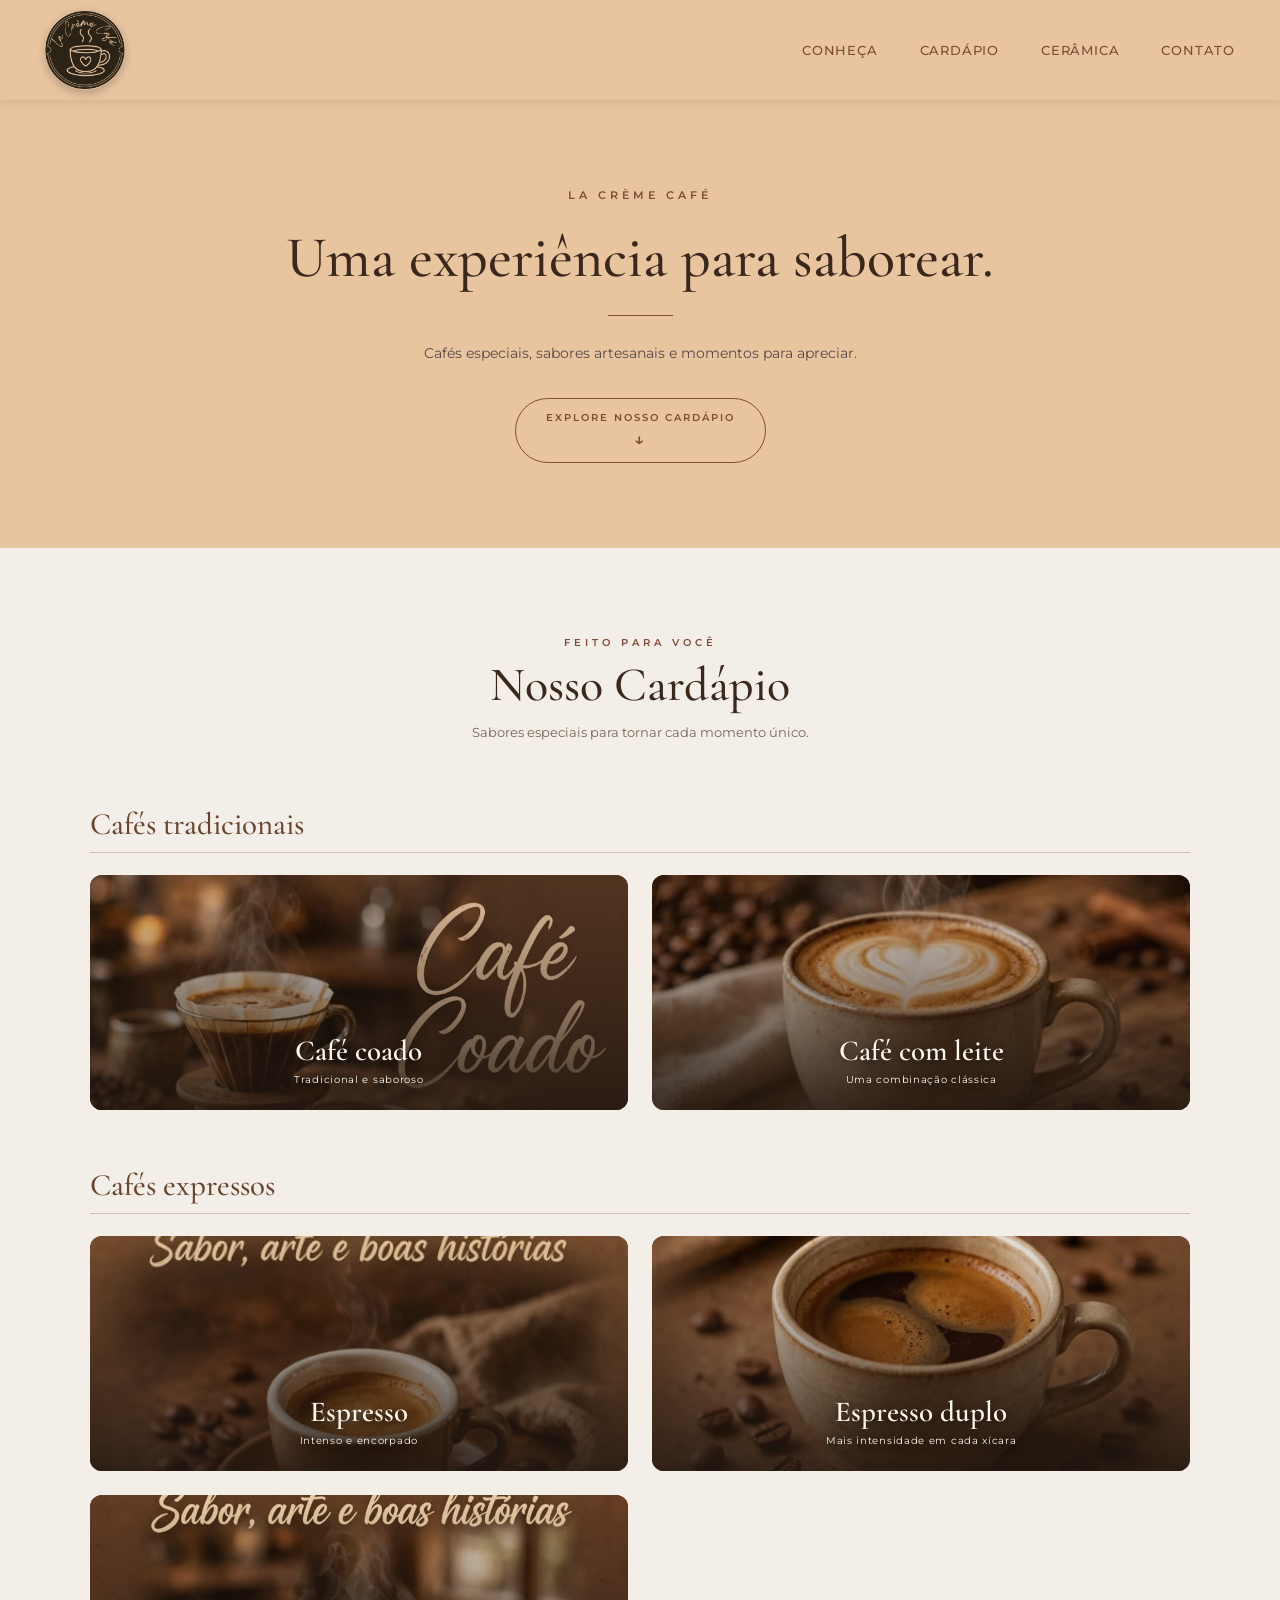
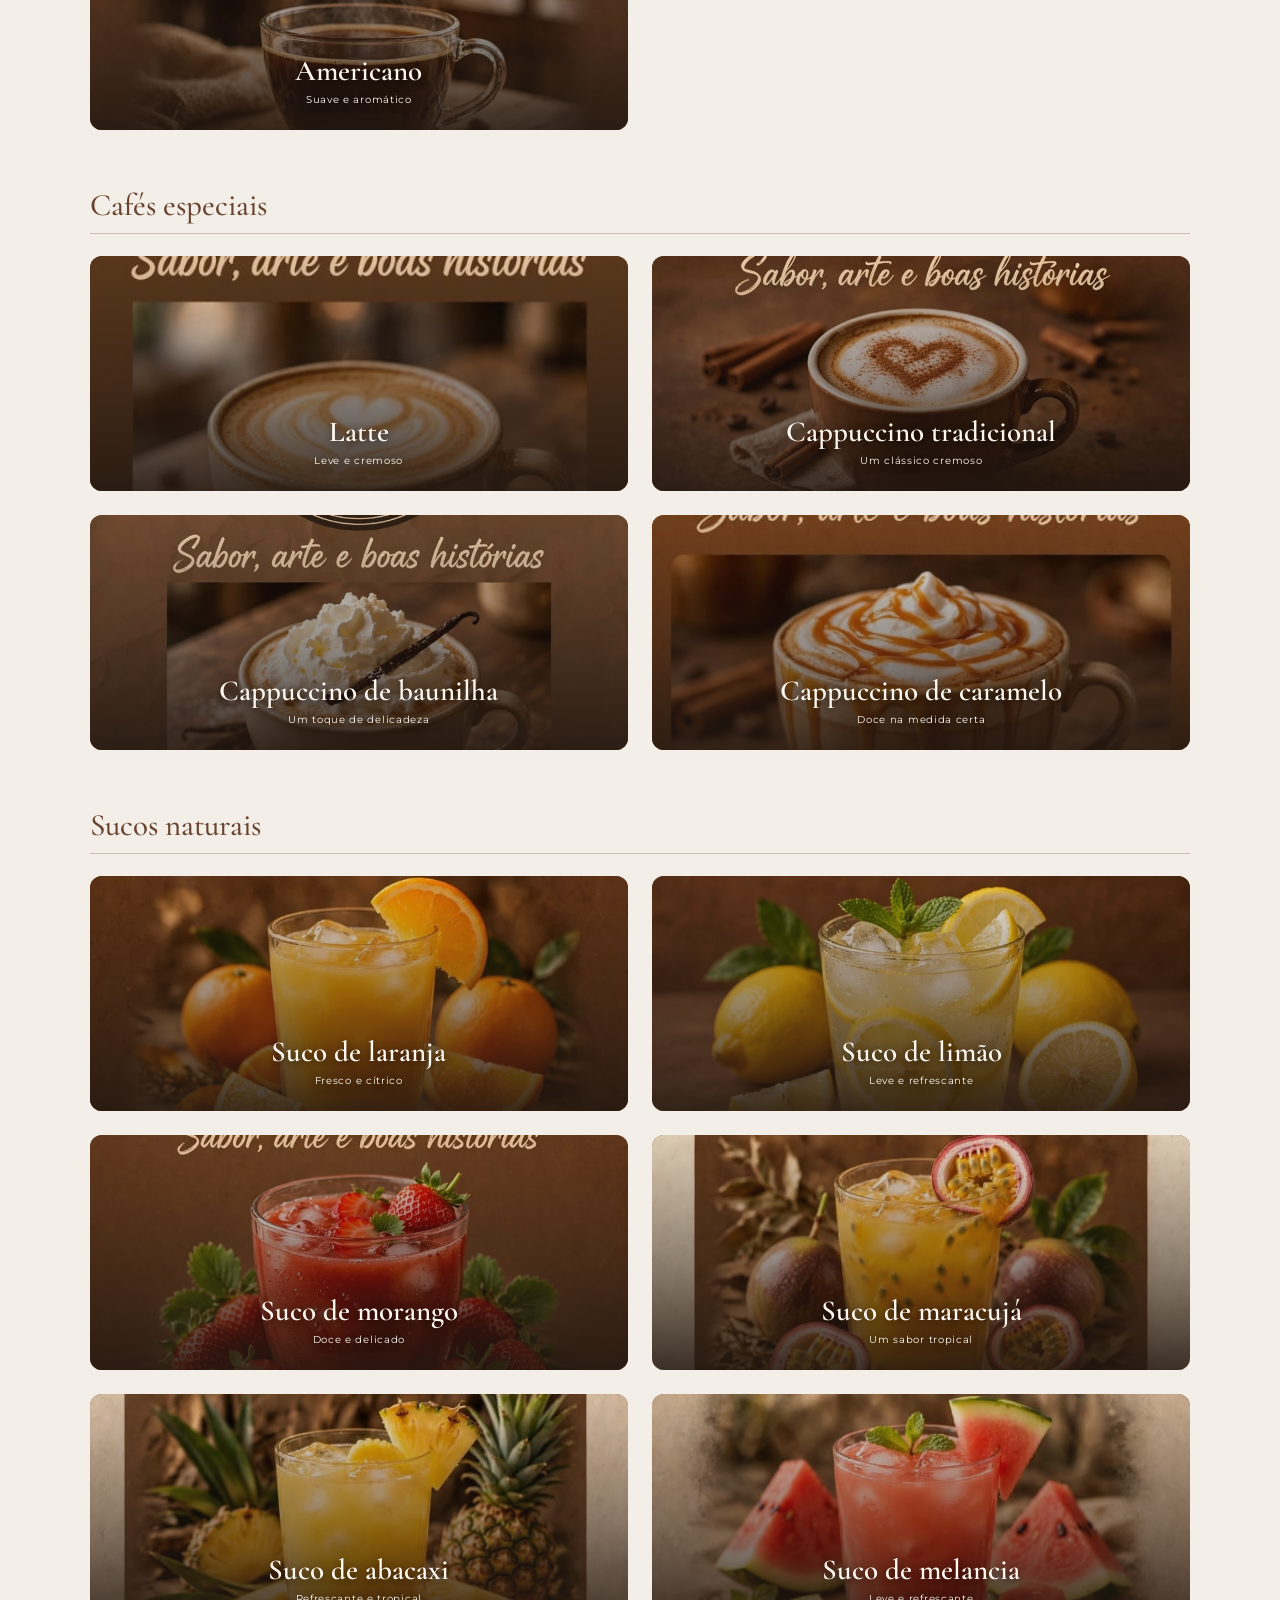
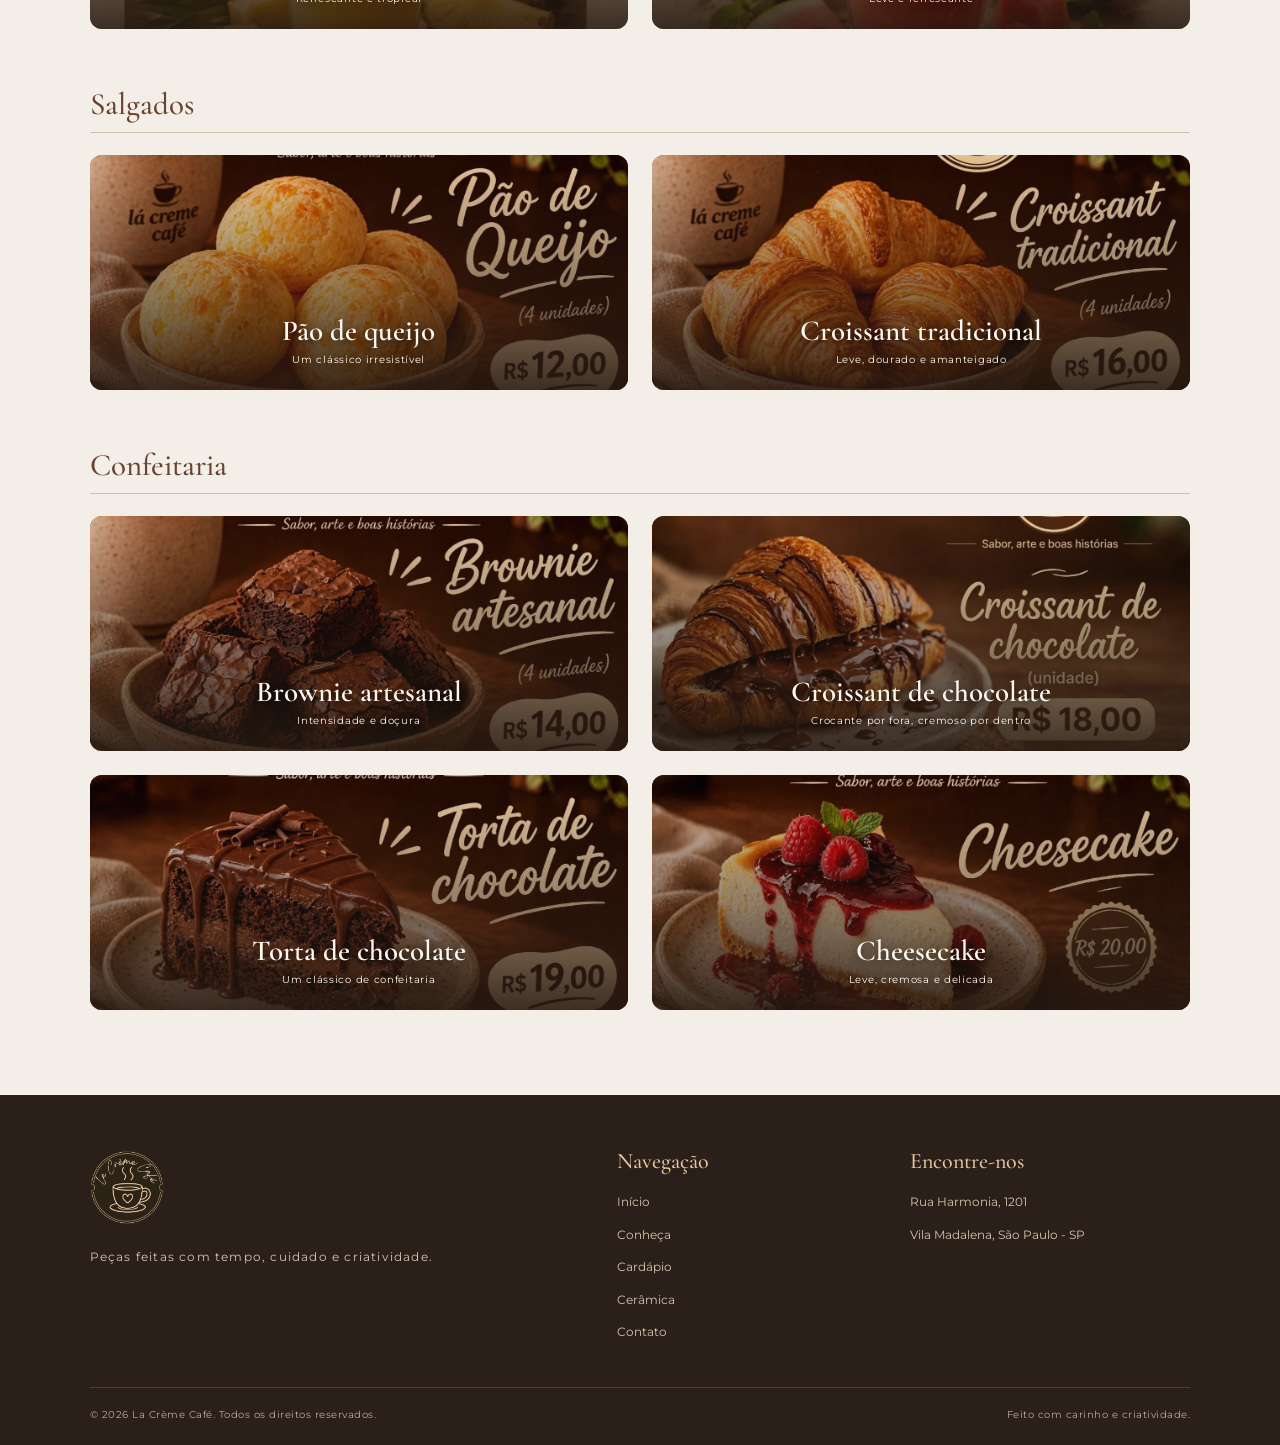
==== commit 223405ae: "coloquei foto no croissant" ====
--- a/cardapio.html
+++ b/cardapio.html
@@ -29,7 +29,7 @@
     <header>
         <div class="caixa">
 
-            <a href="home.html" aria-label="Página inicial">
+            <a href="index.html" aria-label="Página inicial">
                 <img src="./img/La Crème Café.png" alt="La Crème Café" class="logo-img">
             </a>
 
@@ -107,7 +107,7 @@
                             <div class="verso">
                                 <h4>Café coado</h4>
                                 <p>Café preparado de maneira tradicional, preservando seu aroma e sabor.</p>
-                                <span class="preco">Consulte o valor</span>
+                                <span class="preco">R$ 7,00</span>
                             </div>
 
                         </div>
@@ -129,7 +129,7 @@
                             <div class="verso">
                                 <h4>Café com leite</h4>
                                 <p>A combinação equilibrada de café com leite, perfeita para qualquer momento.</p>
-                                <span class="preco">Consulte o valor</span>
+                                <span class="preco">R$ 9,00</span>
                             </div>
 
                         </div>
@@ -161,7 +161,7 @@
                             <div class="verso">
                                 <h4>Espresso</h4>
                                 <p>Café concentrado, com aroma marcante e sabor intenso.</p>
-                                <span class="preco">Consulte o valor</span>
+                                <span class="preco">R$ 12,00</span>
                             </div>
 
                         </div>
@@ -183,7 +183,7 @@
                             <div class="verso">
                                 <h4>Espresso duplo</h4>
                                 <p>Uma dose dupla de café espresso para quem aprecia intensidade.</p>
-                                <span class="preco">Consulte o valor</span>
+                                <span class="preco">R$ 14,00</span>
                             </div>
 
                         </div>
@@ -205,7 +205,7 @@
                             <div class="verso">
                                 <h4>Americano</h4>
                                 <p>Café espresso combinado com água quente, resultando em uma bebida mais suave.</p>
-                                <span class="preco">Consulte o valor</span>
+                                <span class="preco">R$ 15,00</span>
                             </div>
 
                         </div>
@@ -237,7 +237,7 @@
                             <div class="verso">
                                 <h4>Latte</h4>
                                 <p>Espresso combinado com leite vaporizado, com textura cremosa.</p>
-                                <span class="preco">Consulte o valor</span>
+                                <span class="preco">R$ 15,00</span>
                             </div>
 
                         </div>
@@ -260,7 +260,7 @@
                             <div class="verso">
                                 <h4>Cappuccino tradicional</h4>
                                 <p>Café espresso, leite vaporizado e espuma cremosa.</p>
-                                <span class="preco">Consulte o valor</span>
+                                <span class="preco">R$ 13,00</span>
                             </div>
 
                         </div>
@@ -283,7 +283,7 @@
                             <div class="verso">
                                 <h4>Cappuccino de baunilha</h4>
                                 <p>Cappuccino cremoso com um delicado toque de baunilha.</p>
-                                <span class="preco">Consulte o valor</span>
+                                <span class="preco">R$ 15,00</span>
                             </div>
 
                         </div>
@@ -306,7 +306,7 @@
                             <div class="verso">
                                 <h4>Cappuccino de caramelo</h4>
                                 <p>Cappuccino especial com sabor suave de caramelo.</p>
-                                <span class="preco">Consulte o valor</span>
+                                <span class="preco">R$ 20,00</span>
                             </div>
 
                         </div>
@@ -337,7 +337,7 @@
                             <div class="verso">
                                 <h4>Suco de laranja</h4>
                                 <p>Suco de laranja com sabor natural e refrescante.</p>
-                                <span class="preco">Consulte o valor</span>
+                                <span class="preco">R$ 13,00</span>
                             </div>
 
                         </div>
@@ -358,7 +358,7 @@
                             <div class="verso">
                                 <h4>Suco de limão</h4>
                                 <p>Uma bebida cítrica e refrescante para o seu dia.</p>
-                                <span class="preco">Consulte o valor</span>
+                                <span class="preco">R$ 13,00</span>
                             </div>
 
                         </div>
@@ -379,7 +379,7 @@
                             <div class="verso">
                                 <h4>Suco de morango</h4>
                                 <p>Suco com o sabor delicado e adocicado do morango.</p>
-                                <span class="preco">Consulte o valor</span>
+                                <span class="preco">R$ 13,00</span>
                             </div>
 
                         </div>
@@ -400,7 +400,7 @@
                             <div class="verso">
                                 <h4>Suco de maracujá</h4>
                                 <p>Uma opção tropical com sabor marcante.</p>
-                                <span class="preco">Consulte o valor</span>
+                                <span class="preco">R$ 13,00</span>
                             </div>
 
                         </div>
@@ -421,7 +421,7 @@
                             <div class="verso">
                                 <h4>Suco de abacaxi</h4>
                                 <p>Suco tropical com sabor leve e refrescante.</p>
-                                <span class="preco">Consulte o valor</span>
+                                <span class="preco">R$ 13,00</span>
                             </div>
 
                         </div>
@@ -442,7 +442,7 @@
                             <div class="verso">
                                 <h4>Suco de melancia</h4>
                                 <p>Uma bebida leve, suave e refrescante.</p>
-                                <span class="preco">Consulte o valor</span>
+                                <span class="preco">R$ 13,00</span>
                             </div>
 
                         </div>
@@ -485,7 +485,7 @@
                         <div class="flip-inner">
 
                             <div class="frente">
-                                <img src="./img/cappuccino tradi.jpeg" alt="Croissant tradicional"
+                                <img src="./img/croissant .jpeg" alt="Croissant tradicional"
                                     class="imagem-produto">
 
                                 <h4>Croissant tradicional</h4>
